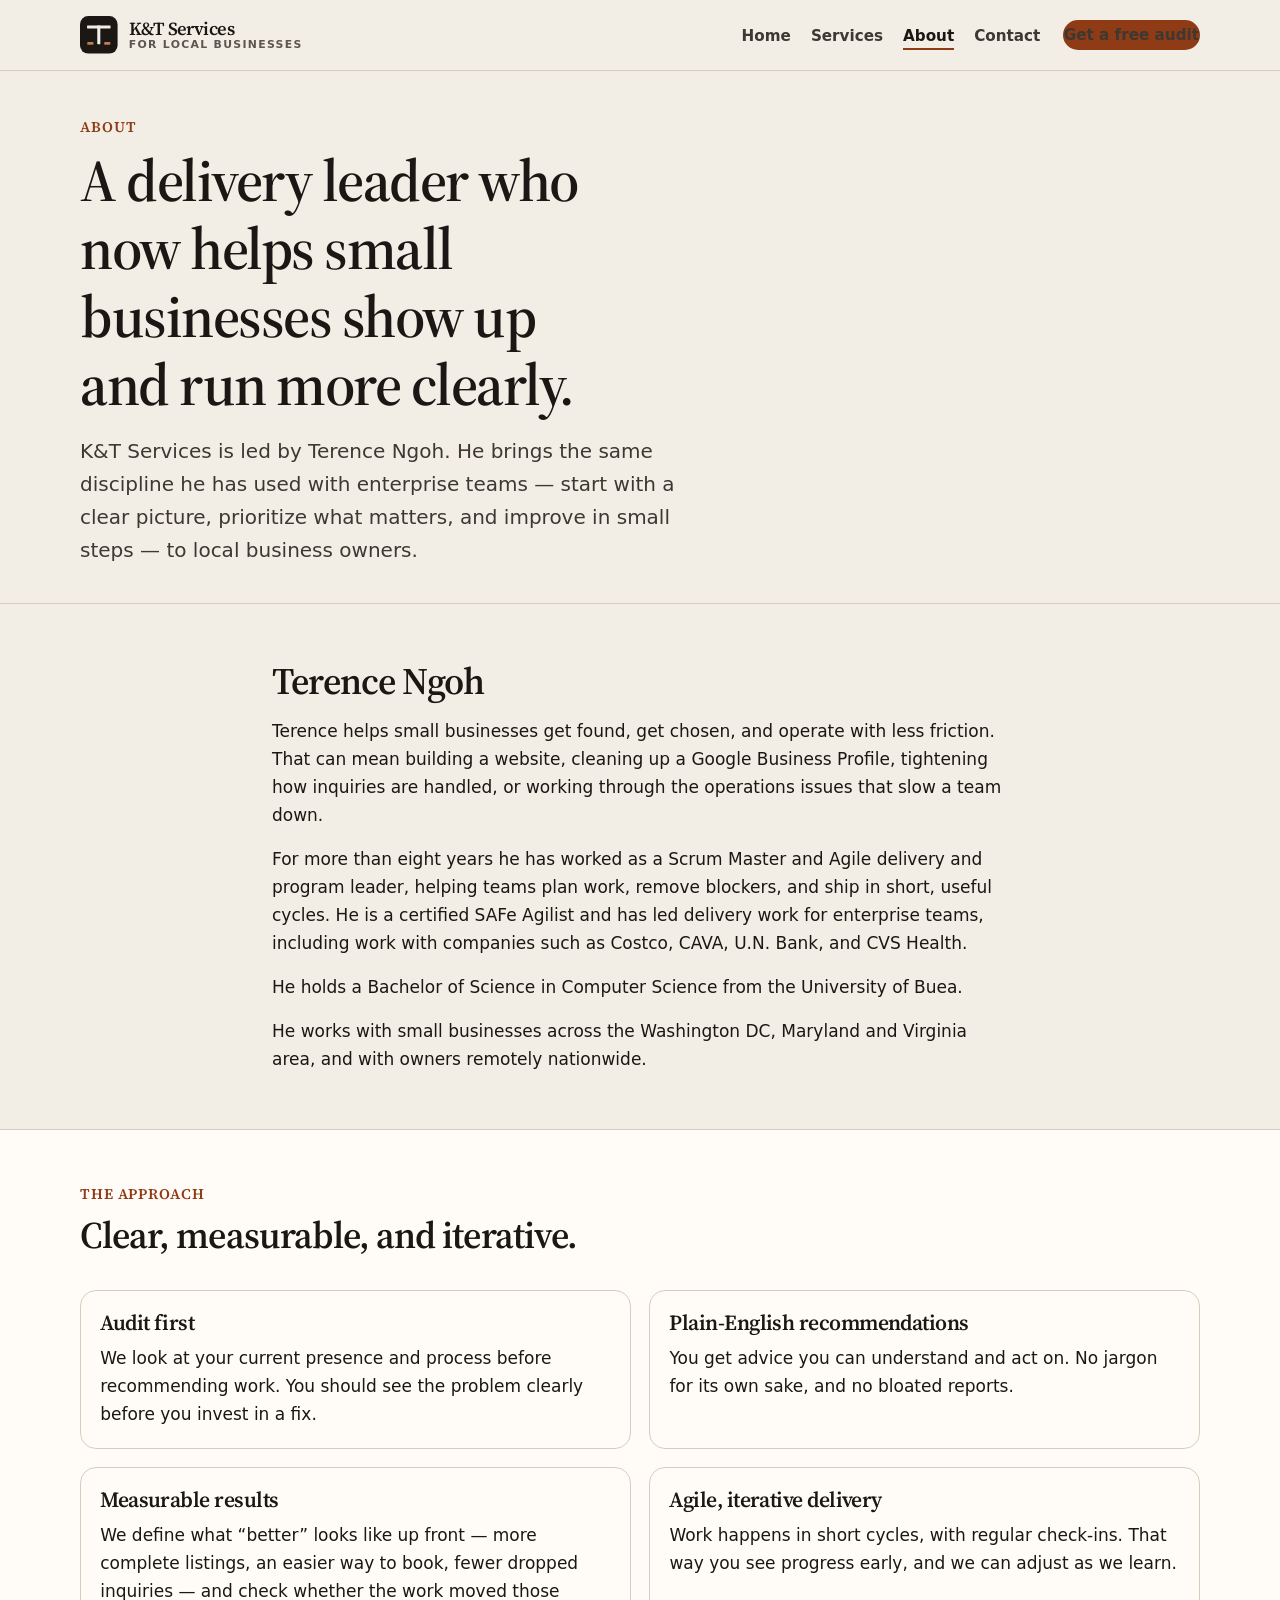
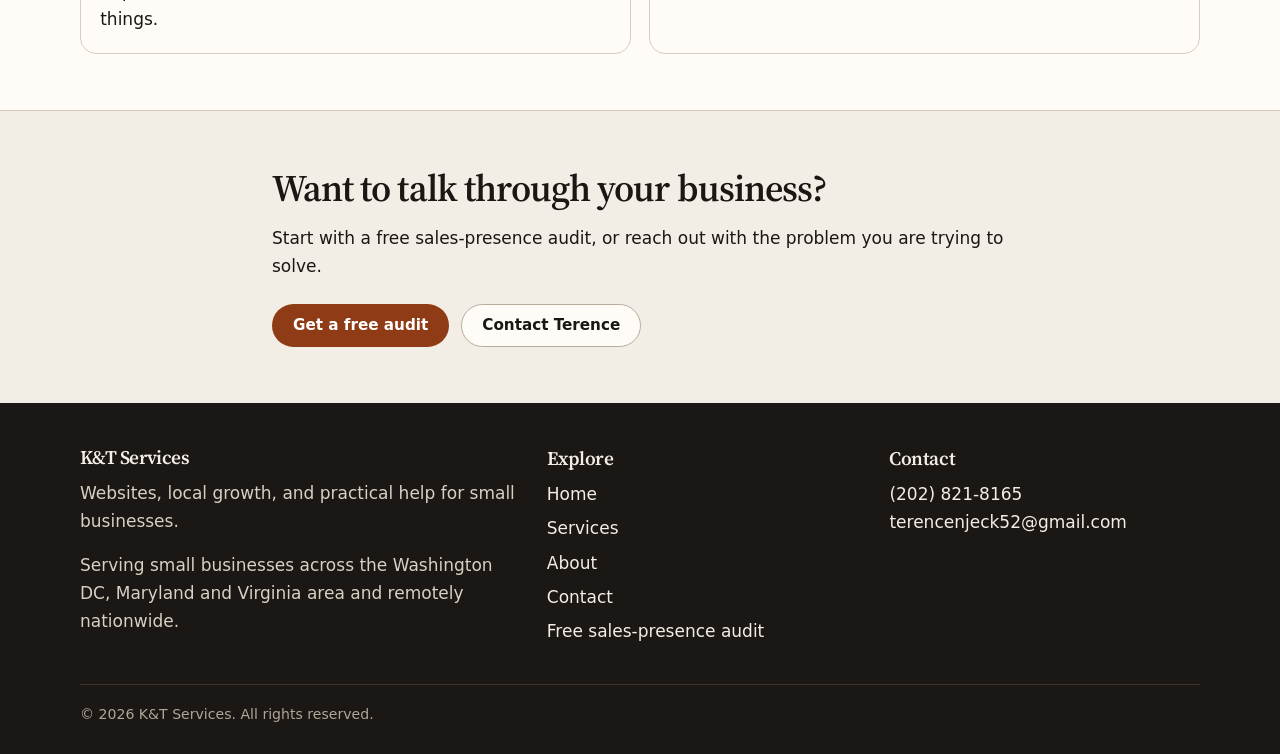
==== about.html @ e3aad408 "Publish the K&T Services static site. Add the multi-page site at the repository root and point the c" ====
<!DOCTYPE html>
<html lang="en">
<head>
  <meta charset="utf-8">
  <meta name="viewport" content="width=device-width, initial-scale=1">
  <title>About Terence Ngoh | K&amp;T Services</title>
  <meta name="description" content="Meet Terence Ngoh, founder of K&amp;T Services. An audit-first, plain-English approach to websites, local growth, and small-business operations, shaped by 8+ years of Agile delivery leadership.">
  <meta name="theme-color" content="#f3eee5">
  <meta property="og:type" content="website">
  <meta property="og:site_name" content="K&amp;T Services">
  <meta property="og:title" content="About Terence Ngoh | K&amp;T Services">
  <meta property="og:description" content="Meet Terence Ngoh, founder of K&amp;T Services. An audit-first, plain-English approach to websites, local growth, and small-business operations, shaped by 8+ years of Agile delivery leadership.">
  <meta name="twitter:card" content="summary">
  <meta name="twitter:title" content="About Terence Ngoh | K&amp;T Services">
  <meta name="twitter:description" content="Meet Terence Ngoh, founder of K&amp;T Services. An audit-first, plain-English approach to websites, local growth, and small-business operations, shaped by 8+ years of Agile delivery leadership.">
  <link rel="icon" href="favicon.svg" type="image/svg+xml">
  <link rel="preconnect" href="https://fonts.googleapis.com">
  <link rel="preconnect" href="https://fonts.gstatic.com" crossorigin>
  <link href="https://fonts.googleapis.com/css2?family=Source+Serif+4:opsz,wght@8..60,500;8..60,600;8..60,700&display=swap" rel="stylesheet">
  <link rel="stylesheet" href="css/styles.css">
  
</head>
<body>
  <a class="skip-link" href="#main">Skip to content</a>
  <header class="site-header">
    <div class="header-inner">
      <a class="logo" href="index.html">
        <svg class="logo-mark" viewBox="0 0 32 32" aria-hidden="true" focusable="false">
  <rect width="32" height="32" rx="7" fill="#1a1714"/>
  <rect x="6" y="8" width="20" height="2.6" rx="0.4" fill="#f3eee5"/>
  <rect x="14.7" y="8" width="2.6" height="16" rx="0.4" fill="#f3eee5"/>
  <rect x="6.2" y="22.2" width="5.2" height="2.2" rx="0.4" fill="#c57a52"/>
  <rect x="20.6" y="22.2" width="5.2" height="2.2" rx="0.4" fill="#c57a52"/>
</svg>
        <span class="wordmark">K&amp;T Services<small>For local businesses</small></span>
      </a>
      <button class="nav-toggle" id="nav-toggle" type="button" aria-expanded="false" aria-controls="site-nav" aria-label="Open menu">
        <span class="nav-toggle-bars"></span>
      </button>
      <nav class="site-nav" id="site-nav" aria-label="Primary">
        <ul>
          <li><a href="index.html">Home</a></li>
          <li><a href="services.html">Services</a></li>
          <li><a href="about.html" aria-current="page">About</a></li>
          <li><a href="contact.html">Contact</a></li>
        </ul>
        <a class="btn header-cta" href="contact.html?service=audit">Get a free audit</a>
      </nav>
    </div>
  </header>
  <main id="main">
    <header class="page-hero">
      <div class="wrap">
        <p class="section-kicker">About</p>
        <h1>A delivery leader who now helps small businesses show up and run more clearly.</h1>
        <p class="lede">K&amp;T Services is led by Terence Ngoh. He brings the same discipline he has used with enterprise teams — start with a clear picture, prioritize what matters, and improve in small steps — to local business owners.</p>
      </div>
    </header>

    <section class="section" aria-labelledby="about-terence">
      <div class="wrap-narrow">
        <h2 id="about-terence">Terence Ngoh</h2>
        <p>Terence helps small businesses get found, get chosen, and operate with less friction. That can mean building a website, cleaning up a Google Business Profile, tightening how inquiries are handled, or working through the operations issues that slow a team down.</p>
        <p>For more than eight years he has worked as a Scrum Master and Agile delivery and program leader, helping teams plan work, remove blockers, and ship in short, useful cycles. He is a certified SAFe Agilist and has led delivery work for enterprise teams, including work with companies such as Costco, CAVA, U.N. Bank, and CVS Health.</p>
        <p>He holds a Bachelor of Science in Computer Science from the University of Buea.</p>
        <p>He works with small businesses across the Washington DC, Maryland and Virginia area, and with owners remotely nationwide.</p>
      </div>
    </section>

    <section class="section band" aria-labelledby="approach-heading">
      <div class="wrap">
        <div class="section-head">
          <p class="section-kicker">The approach</p>
          <h2 id="approach-heading">Clear, measurable, and iterative.</h2>
        </div>
        <div class="approach-grid">
          <article class="approach-item">
            <h3>Audit first</h3>
            <p>We look at your current presence and process before recommending work. You should see the problem clearly before you invest in a fix.</p>
          </article>
          <article class="approach-item">
            <h3>Plain-English recommendations</h3>
            <p>You get advice you can understand and act on. No jargon for its own sake, and no bloated reports.</p>
          </article>
          <article class="approach-item">
            <h3>Measurable results</h3>
            <p>We define what “better” looks like up front — more complete listings, an easier way to book, fewer dropped inquiries — and check whether the work moved those things.</p>
          </article>
          <article class="approach-item">
            <h3>Agile, iterative delivery</h3>
            <p>Work happens in short cycles, with regular check-ins. That way you see progress early, and we can adjust as we learn.</p>
          </article>
        </div>
      </div>
    </section>

    <section class="section" aria-labelledby="about-cta">
      <div class="wrap-narrow">
        <h2 id="about-cta">Want to talk through your business?</h2>
        <p>Start with a free sales-presence audit, or reach out with the problem you are trying to solve.</p>
        <div class="btn-row">
          <a class="btn btn-primary" href="contact.html?service=audit">Get a free audit</a>
          <a class="btn btn-secondary" href="contact.html">Contact Terence</a>
        </div>
      </div>
    </section>
  </main>
  <footer class="site-footer">
    <div class="wrap footer-grid">
      <div>
        <p class="wordmark">K&amp;T Services</p>
        <p>Websites, local growth, and practical help for small businesses.</p>
        <p>Serving small businesses across the Washington DC, Maryland and Virginia area and remotely nationwide.</p>
      </div>
      <nav class="footer-nav" aria-label="Footer">
        <h2>Explore</h2>
        <ul>
          <li><a href="index.html">Home</a></li>
          <li><a href="services.html">Services</a></li>
          <li><a href="about.html">About</a></li>
          <li><a href="contact.html">Contact</a></li>
          <li><a href="contact.html?service=audit">Free sales-presence audit</a></li>
        </ul>
      </nav>
      <div class="footer-contact">
        <h2>Contact</h2>
        <p><a href="tel:+12028218165">(202) 821-8165</a></p>
        <p><a href="mailto:terencenjeck52@gmail.com">terencenjeck52@gmail.com</a></p>
      </div>
    </div>
    <div class="wrap footer-meta">
      <p>&copy; <span data-year>2026</span> K&amp;T Services. All rights reserved.</p>
    </div>
  </footer>
  <script src="js/main.js" defer></script>
</body>
</html>
---- css/styles.css ----
/* K&T Services — shared styles */
:root {
  --ink: #1a1714;
  --ink-soft: #3d3832;
  --muted: #5c564e;
  --cream: #f3eee5;
  --paper: #fffcf7;
  --sand: #e7dfd2;
  --line: #d6cdbf;
  --accent: #8e3b16;
  --accent-hover: #6f2c10;
  --accent-soft: #f4e5d8;
  --forest: #2c4a45;
  --forest-soft: #dce7e4;
  --focus: #8e3b16;
  --danger: #8a1c1c;
  --shadow: 0 16px 40px rgba(26, 23, 20, 0.08);
  --shadow-soft: 0 8px 24px rgba(26, 23, 20, 0.06);
  --radius: 1rem;
  --radius-sm: 0.75rem;
  --header-h: 4.35rem;
  --max: 70rem;
  --narrow: 46rem;
  --font-serif: "Source Serif 4", Georgia, "Times New Roman", serif;
  --font-sans: "Segoe UI", system-ui, -apple-system, "Helvetica Neue", Helvetica, Arial, sans-serif;
  --space: 1.25rem;
}

*,
*::before,
*::after {
  box-sizing: border-box;
}

html {
  scroll-behavior: smooth;
}

html:focus-within {
  scroll-behavior: smooth;
}

body {
  margin: 0;
  background: var(--cream);
  color: var(--ink);
  font-family: var(--font-sans);
  font-size: 1.0625rem;
  line-height: 1.65;
  min-height: 100vh;
  display: flex;
  flex-direction: column;
}

img,
svg {
  max-width: 100%;
  display: block;
}

a {
  color: var(--accent);
  text-decoration-thickness: 1px;
  text-underline-offset: 0.18em;
}

a:hover {
  color: var(--accent-hover);
}

:focus-visible {
  outline: 2px solid var(--focus);
  outline-offset: 3px;
}

.skip-link {
  position: absolute;
  left: 1rem;
  top: -4rem;
  z-index: 200;
  background: var(--ink);
  color: var(--paper);
  padding: 0.6rem 1rem;
  border-radius: 0.4rem;
  text-decoration: none;
}

.skip-link:focus {
  top: 0.75rem;
}

h1,
h2,
h3,
h4,
.wordmark,
.step-num,
.hero-kicker,
.section-kicker {
  font-family: var(--font-serif);
  font-weight: 600;
  letter-spacing: -0.025em;
  line-height: 1.15;
  color: var(--ink);
}

h1 {
  font-size: clamp(2.15rem, 5.4vw, 3.7rem);
  margin: 0 0 1rem;
}

h2 {
  font-size: clamp(1.7rem, 3.2vw, 2.35rem);
  margin: 0 0 0.85rem;
}

h3 {
  font-size: 1.35rem;
  margin: 0 0 0.5rem;
}

p {
  margin: 0 0 1rem;
}

p:last-child {
  margin-bottom: 0;
}

.lede {
  font-size: clamp(1.1rem, 2vw, 1.25rem);
  color: var(--ink-soft);
  max-width: 40rem;
}

.muted {
  color: var(--muted);
}

.section-kicker,
.hero-kicker {
  display: block;
  font-size: 0.92rem;
  font-weight: 600;
  letter-spacing: 0.06em;
  text-transform: uppercase;
  color: var(--accent);
  margin-bottom: 0.7rem;
}

.wrap {
  width: min(calc(100% - 2rem), var(--max));
  margin-inline: auto;
}

.wrap-narrow {
  width: min(calc(100% - 2rem), var(--narrow));
  margin-inline: auto;
}

/* Header */
.site-header {
  position: sticky;
  top: 0;
  z-index: 100;
  background: color-mix(in srgb, var(--cream) 88%, transparent);
  backdrop-filter: blur(14px);
  -webkit-backdrop-filter: blur(14px);
  border-bottom: 1px solid var(--line);
}

.header-inner {
  width: min(calc(100% - 2rem), var(--max));
  margin-inline: auto;
  min-height: var(--header-h);
  display: flex;
  align-items: center;
  justify-content: space-between;
  gap: 1rem;
}

.logo {
  display: flex;
  align-items: center;
  gap: 0.7rem;
  text-decoration: none;
  color: var(--ink);
  flex-shrink: 0;
}

.logo:hover {
  color: var(--ink);
}

.logo-mark {
  width: 2.35rem;
  height: 2.35rem;
  flex-shrink: 0;
}

.wordmark {
  font-size: 1.15rem;
  letter-spacing: -0.03em;
  font-weight: 600;
  line-height: 1.1;
}

.wordmark small {
  display: block;
  font-family: var(--font-sans);
  font-size: 0.68rem;
  font-weight: 600;
  letter-spacing: 0.12em;
  text-transform: uppercase;
  color: var(--muted);
}

.nav-toggle {
  display: none;
  width: 2.75rem;
  height: 2.75rem;
  border: 1px solid var(--line);
  background: var(--paper);
  border-radius: 0.55rem;
  cursor: pointer;
  align-items: center;
  justify-content: center;
  padding: 0;
}

.nav-toggle-bars {
  display: block;
  width: 1.15rem;
  height: 2px;
  background: var(--ink);
  position: relative;
  border: 0;
}

.nav-toggle-bars::before,
.nav-toggle-bars::after {
  content: "";
  position: absolute;
  left: 0;
  width: 1.15rem;
  height: 2px;
  background: var(--ink);
}

.nav-toggle-bars::before {
  top: -6px;
}

.nav-toggle-bars::after {
  top: 6px;
}

.nav-toggle[aria-expanded="true"] .nav-toggle-bars {
  background: transparent;
}

.nav-toggle[aria-expanded="true"] .nav-toggle-bars::before {
  top: 0;
  transform: rotate(45deg);
}

.nav-toggle[aria-expanded="true"] .nav-toggle-bars::after {
  top: 0;
  transform: rotate(-45deg);
}

.site-nav {
  display: flex;
  align-items: center;
  gap: 0.35rem 1.4rem;
}

.site-nav ul {
  display: flex;
  gap: 0.2rem 1.25rem;
  list-style: none;
  margin: 0;
  padding: 0;
}

.site-nav a {
  color: var(--ink-soft);
  text-decoration: none;
  font-weight: 600;
  font-size: 0.95rem;
  padding: 0.3rem 0;
}

.site-nav a:hover,
.site-nav a[aria-current="page"] {
  color: var(--ink);
}

.site-nav a[aria-current="page"] {
  box-shadow: inset 0 -2px 0 var(--accent);
}

.btn {
  display: inline-flex;
  align-items: center;
  justify-content: center;
  gap: 0.45rem;
  border: 1px solid transparent;
  border-radius: 999px;
  padding: 0.72rem 1.25rem;
  font: inherit;
  font-size: 0.95rem;
  font-weight: 650;
  line-height: 1.2;
  text-decoration: none;
  cursor: pointer;
  transition: background-color 0.15s ease, color 0.15s ease, border-color 0.15s ease, transform 0.15s ease;
}

.btn:hover {
  text-decoration: none;
}

.btn-primary,
.header-cta {
  background: var(--accent);
  color: #fff;
}

.btn-primary:hover,
.header-cta:hover {
  background: var(--accent-hover);
  color: #fff;
}

.btn-secondary {
  background: var(--paper);
  color: var(--ink);
  border-color: #b6ac9e;
}

.btn-secondary:hover {
  background: #fff;
  color: var(--ink);
  border-color: var(--ink);
}

.btn-ghost {
  background: transparent;
  color: #f3eee5;
  border-color: #9a9186;
}

.btn-ghost:hover {
  background: rgba(255, 252, 247, 0.1);
  color: #fff;
  border-color: #f3eee5;
}

.btn-light {
  background: var(--paper);
  color: var(--ink);
}

.btn-light:hover {
  background: #fff;
  color: var(--ink);
}

.btn-row {
  display: flex;
  flex-wrap: wrap;
  gap: 0.75rem;
  margin-top: 1.5rem;
}

/* Hero and page headers */
main {
  flex: 1;
}

.hero {
  padding: 3.25rem 0 3.5rem;
}

.hero-grid {
  display: grid;
  grid-template-columns: minmax(0, 1.15fr) minmax(0, 0.85fr);
  gap: 2.5rem;
  align-items: center;
}

.hero-art {
  background: var(--paper);
  border: 1px solid var(--line);
  border-radius: calc(var(--radius) + 0.25rem);
  padding: 1.25rem 1.1rem 1rem;
  box-shadow: var(--shadow);
}

.hero-art svg {
  width: 100%;
  height: auto;
}

.page-hero {
  padding: 3rem 0 2.25rem;
  border-bottom: 1px solid var(--line);
}

.page-hero h1 {
  max-width: 18ch;
}

/* Sections */
.section {
  padding: 3.5rem 0;
}

.section-head {
  max-width: 40rem;
  margin-bottom: 2rem;
}

.band {
  background: var(--paper);
  border-block: 1px solid var(--line);
}

.band-ink {
  background: var(--ink);
  color: #f3eee5;
  border: 0;
  padding-bottom: 4rem;
}

.band-ink h2,
.band-ink .section-kicker {
  color: #f3eee5;
}

.band-ink .section-kicker {
  color: #e8b89a;
}

.band-ink .muted,
.band-ink p {
  color: #d9d0c3;
}

/* Cards and grids */
.card-grid {
  display: grid;
  grid-template-columns: repeat(3, minmax(0, 1fr));
  gap: 1.15rem;
}

.card {
  background: var(--paper);
  border: 1px solid var(--line);
  border-radius: var(--radius);
  padding: 1.4rem 1.3rem 1.35rem;
  box-shadow: var(--shadow-soft);
  height: 100%;
  display: flex;
  flex-direction: column;
}

.band .card {
  background: var(--cream);
}

.card-icon {
  width: 2.75rem;
  height: 2.75rem;
  margin-bottom: 1rem;
  color: var(--accent);
}

.card a.card-link {
  margin-top: auto;
  padding-top: 1rem;
  font-weight: 650;
  color: var(--accent);
  text-decoration: none;
}

.card a.card-link:hover {
  color: var(--accent-hover);
  text-decoration: underline;
}

.steps {
  display: grid;
  grid-template-columns: repeat(3, minmax(0, 1fr));
  gap: 1.15rem;
  counter-reset: step;
}

.step {
  padding: 0.25rem 0.15rem 0.5rem;
}

.step-num {
  display: block;
  font-size: 2rem;
  color: var(--accent);
  margin-bottom: 0.5rem;
}

.cite {
  font-size: 0.95rem;
  color: var(--muted);
  border-left: 3px solid var(--sand);
  padding-left: 1rem;
  margin: 1.25rem 0 0;
}

.cite a {
  color: inherit;
}

/* Service detail blocks */
.service-block {
  display: grid;
  grid-template-columns: minmax(0, 0.9fr) minmax(0, 1.1fr);
  gap: 2rem;
  padding: 2.5rem 0;
  border-top: 1px solid var(--line);
  align-items: start;
}

.service-block:first-of-type {
  border-top: 0;
  padding-top: 0;
}

.include-list,
.check-list {
  list-style: none;
  margin: 0 0 1.25rem;
  padding: 0;
}

.include-list li,
.check-list li {
  position: relative;
  padding-left: 1.45rem;
  margin: 0 0 0.55rem;
}

.include-list li::before,
.check-list li::before {
  content: "";
  position: absolute;
  left: 0;
  top: 0.55rem;
  width: 0.55rem;
  height: 0.55rem;
  border-radius: 50%;
  background: var(--accent);
}

.who-for {
  background: var(--accent-soft);
  border-radius: var(--radius-sm);
  padding: 1rem 1.1rem;
}

.who-for strong {
  display: block;
  margin-bottom: 0.25rem;
}

/* About */
.approach-grid {
  display: grid;
  grid-template-columns: repeat(2, minmax(0, 1fr));
  gap: 1.15rem;
}

.approach-item {
  background: var(--paper);
  border: 1px solid var(--line);
  border-radius: var(--radius);
  padding: 1.25rem 1.2rem;
}

/* Contact */
.contact-grid {
  display: grid;
  grid-template-columns: minmax(0, 0.85fr) minmax(0, 1.15fr);
  gap: 2rem;
  align-items: start;
}

.contact-details {
  background: var(--paper);
  border: 1px solid var(--line);
  border-radius: var(--radius);
  padding: 1.4rem 1.3rem;
}

.contact-details dl {
  margin: 0;
}

.contact-details dt {
  font-size: 0.78rem;
  font-weight: 700;
  letter-spacing: 0.08em;
  text-transform: uppercase;
  color: var(--muted);
  margin: 1rem 0 0.2rem;
}

.contact-details dt:first-child {
  margin-top: 0;
}

.contact-details dd {
  margin: 0;
}

.contact-details a {
  color: var(--ink);
  font-weight: 650;
  text-decoration: none;
}

.contact-details a:hover {
  color: var(--accent);
  text-decoration: underline;
}

.form-card {
  background: var(--paper);
  border: 1px solid var(--line);
  border-radius: var(--radius);
  padding: 1.5rem 1.35rem 1.4rem;
  box-shadow: var(--shadow-soft);
}

.form-row {
  margin-bottom: 1rem;
}

.form-row label,
.form-row .label {
  display: block;
  font-weight: 650;
  font-size: 0.92rem;
  margin-bottom: 0.35rem;
}

.req {
  color: var(--accent);
}

input[type="text"],
input[type="email"],
input[type="tel"],
select,
textarea {
  width: 100%;
  font: inherit;
  color: var(--ink);
  background: var(--cream);
  border: 1px solid var(--line);
  border-radius: 0.65rem;
  padding: 0.7rem 0.8rem;
}

input:hover,
select:hover,
textarea:hover {
  border-color: #c4b9a8;
}

input:focus,
select:focus,
textarea:focus {
  outline: 2px solid var(--focus);
  outline-offset: 1px;
  border-color: var(--accent);
  background: #fff;
}

textarea {
  min-height: 8.5rem;
  resize: vertical;
}

.honeypot {
  position: absolute;
  left: -10000px;
  width: 1px;
  height: 1px;
  overflow: hidden;
}

.form-note {
  font-size: 0.9rem;
  color: var(--muted);
  margin: 0.85rem 0 0;
}

.form-status[hidden] {
  display: none;
}

.form-status {
  margin: 0 0 1rem;
  padding: 0.75rem 0.9rem;
  border-radius: 0.65rem;
  background: var(--forest-soft);
  color: var(--forest);
  font-weight: 600;
}

/* Thank-you */
.thanks {
  padding: 4.5rem 0 5rem;
  text-align: center;
}

.thanks h1 {
  max-width: none;
}

.thanks p {
  margin-inline: auto;
}

/* Footer */
.site-footer {
  background: var(--ink);
  color: #d9d0c3;
  padding: 2.75rem 0 1.75rem;
  margin-top: auto;
}

.footer-grid {
  display: grid;
  grid-template-columns: 1.4fr 1fr 1fr;
  gap: 2rem;
}

.site-footer .wordmark,
.site-footer h2 {
  color: #f3eee5;
  font-size: 1.2rem;
  margin: 0 0 0.65rem;
}

.site-footer a {
  color: #f3eee5;
  text-decoration: none;
}

.site-footer a:hover {
  color: #e8b89a;
  text-decoration: underline;
}

.footer-nav ul,
.footer-contact p {
  list-style: none;
  margin: 0;
  padding: 0;
}

.footer-nav li {
  margin: 0 0 0.4rem;
}

.footer-meta {
  margin-top: 2rem;
  padding-top: 1.15rem;
  border-top: 1px solid #3a342e;
  font-size: 0.88rem;
  color: #b0a698;
}

/* Utilities */
.visually-hidden {
  position: absolute;
  width: 1px;
  height: 1px;
  padding: 0;
  margin: -1px;
  overflow: hidden;
  clip: rect(0, 0, 0, 0);
  white-space: nowrap;
  border: 0;
}

/* Responsive */
@media (max-width: 900px) {
  .hero-grid,
  .card-grid,
  .steps,
  .service-block,
  .contact-grid,
  .approach-grid,
  .footer-grid {
    grid-template-columns: 1fr;
  }

  .hero {
    padding-top: 2.25rem;
  }

  .hero-art {
    order: -1;
    max-width: 28rem;
  }

  .service-block {
    gap: 1.15rem;
    padding: 2rem 0;
  }
}

@media (max-width: 760px) {
  .nav-toggle {
    display: inline-flex;
    margin-left: auto;
  }

  .header-inner {
    flex-wrap: wrap;
  }

  .site-nav {
    display: none;
    flex-basis: 100%;
    flex-direction: column;
    align-items: stretch;
    gap: 0.75rem;
    padding: 0.25rem 0 1rem;
  }

  .site-nav.is-open {
    display: flex;
  }

  .site-nav ul {
    flex-direction: column;
    gap: 0;
  }

  .site-nav a {
    display: block;
    padding: 0.65rem 0;
    border-bottom: 1px solid var(--line);
  }

  .header-cta {
    width: 100%;
  }

  .wordmark small {
    display: none;
  }
}

@media (prefers-reduced-motion: reduce) {
  html {
    scroll-behavior: auto;
  }

  .btn,
  .nav-toggle-bars,
  .nav-toggle-bars::before,
  .nav-toggle-bars::after {
    transition: none;
  }
}

@media (prefers-contrast: more) {
  .card,
  .form-card,
  .hero-art,
  .contact-details,
  .approach-item {
    border-color: var(--ink);
  }
}
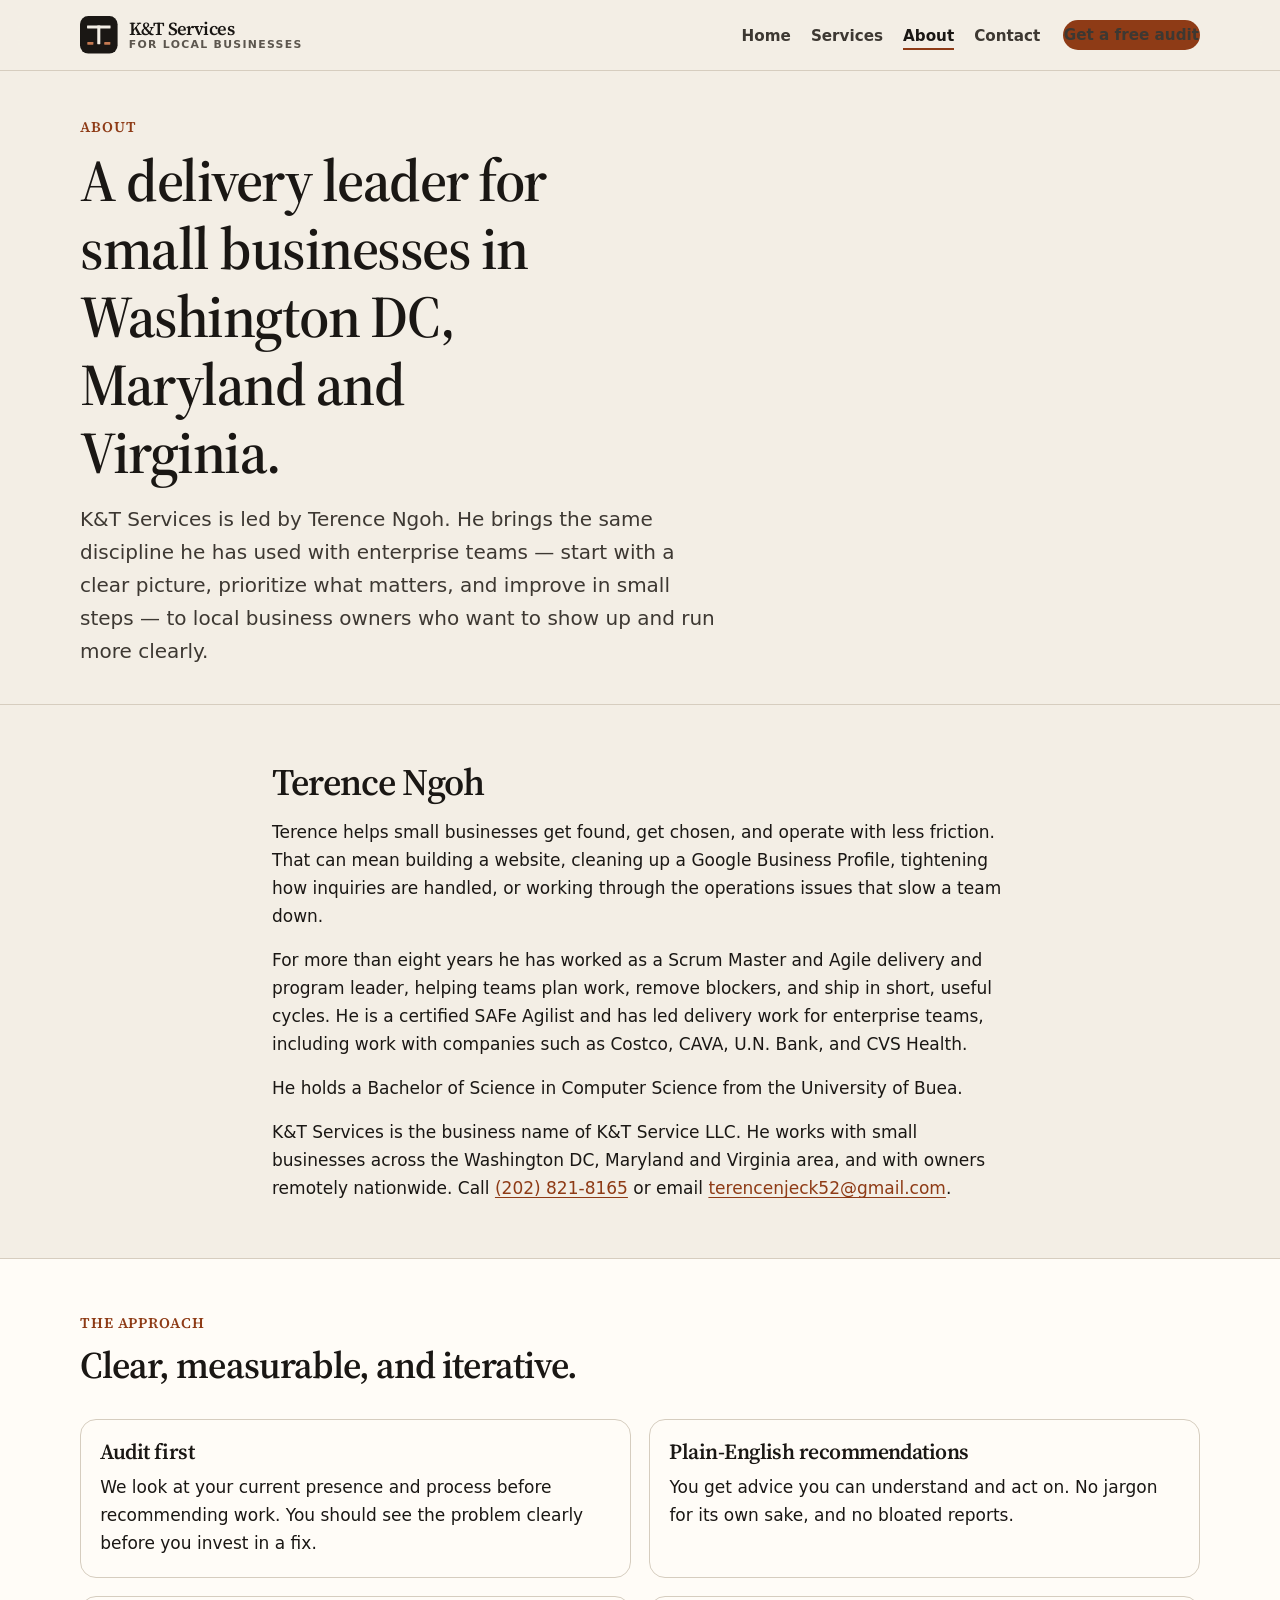
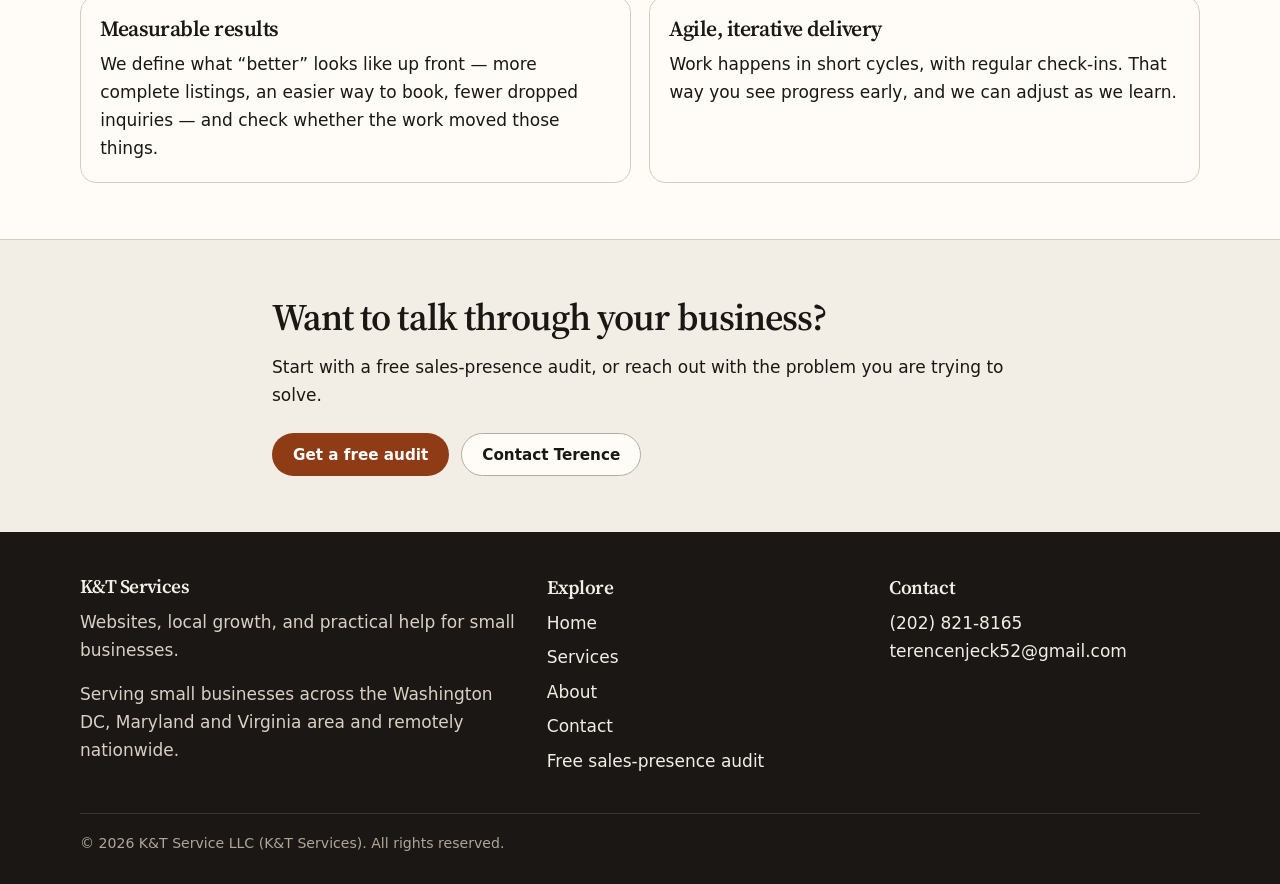
==== commit 7eab8d33: "Improve local SEO for K&T Services. Use the service area, phone, and email already on the site in ti" ====
--- a/about.html
+++ b/about.html
@@ -3,22 +3,133 @@
 <head>
   <meta charset="utf-8">
   <meta name="viewport" content="width=device-width, initial-scale=1">
-  <title>About Terence Ngoh | K&amp;T Services</title>
-  <meta name="description" content="Meet Terence Ngoh, founder of K&amp;T Services. An audit-first, plain-English approach to websites, local growth, and small-business operations, shaped by 8+ years of Agile delivery leadership.">
+  <title>About Terence Ngoh | K&amp;T Services in DC, Maryland &amp; Virginia</title>
+  <meta name="description" content="Terence Ngoh leads K&amp;T Services (K&amp;T Service LLC) and helps Washington DC, Maryland and Virginia businesses with websites, local visibility, and operations.">
+  <link rel="canonical" href="https://terencengoh.github.io/k-and-t-services/about.html">
   <meta name="theme-color" content="#f3eee5">
   <meta property="og:type" content="website">
   <meta property="og:site_name" content="K&amp;T Services">
-  <meta property="og:title" content="About Terence Ngoh | K&amp;T Services">
-  <meta property="og:description" content="Meet Terence Ngoh, founder of K&amp;T Services. An audit-first, plain-English approach to websites, local growth, and small-business operations, shaped by 8+ years of Agile delivery leadership.">
+  <meta property="og:url" content="https://terencengoh.github.io/k-and-t-services/about.html">
+  <meta property="og:locale" content="en_US">
+  <meta property="og:title" content="About Terence Ngoh | K&amp;T Services in DC, Maryland &amp; Virginia">
+  <meta property="og:description" content="Terence Ngoh leads K&amp;T Services (K&amp;T Service LLC) and helps Washington DC, Maryland and Virginia businesses with websites, local visibility, and operations.">
   <meta name="twitter:card" content="summary">
-  <meta name="twitter:title" content="About Terence Ngoh | K&amp;T Services">
-  <meta name="twitter:description" content="Meet Terence Ngoh, founder of K&amp;T Services. An audit-first, plain-English approach to websites, local growth, and small-business operations, shaped by 8+ years of Agile delivery leadership.">
+  <meta name="twitter:title" content="About Terence Ngoh | K&amp;T Services in DC, Maryland &amp; Virginia">
+  <meta name="twitter:description" content="Terence Ngoh leads K&amp;T Services (K&amp;T Service LLC) and helps Washington DC, Maryland and Virginia businesses with websites, local visibility, and operations.">
   <link rel="icon" href="favicon.svg" type="image/svg+xml">
   <link rel="preconnect" href="https://fonts.googleapis.com">
   <link rel="preconnect" href="https://fonts.gstatic.com" crossorigin>
   <link href="https://fonts.googleapis.com/css2?family=Source+Serif+4:opsz,wght@8..60,500;8..60,600;8..60,700&display=swap" rel="stylesheet">
   <link rel="stylesheet" href="css/styles.css">
-  
+  <script type="application/ld+json">
+{
+  "@context": "https://schema.org",
+  "@graph": [
+    {
+      "@type": "ProfessionalService",
+      "@id": "https://terencengoh.github.io/k-and-t-services/#business",
+      "name": "K&T Services",
+      "legalName": "K&T Service LLC",
+      "url": "https://terencengoh.github.io/k-and-t-services/",
+      "description": "K&T Services builds websites, strengthens local visibility, and helps small businesses with sales and operations. Serving small businesses across the Washington DC, Maryland and Virginia area and remotely nationwide.",
+      "telephone": "+1-202-821-8165",
+      "email": "terencenjeck52@gmail.com",
+      "logo": {
+        "@type": "ImageObject",
+        "url": "https://terencengoh.github.io/k-and-t-services/favicon.svg"
+      },
+      "founder": {
+        "@type": "Person",
+        "name": "Terence Ngoh",
+        "url": "https://terencengoh.github.io/k-and-t-services/about.html"
+      },
+      "areaServed": [
+        {
+          "@type": "City",
+          "name": "Washington, DC"
+        },
+        {
+          "@type": "State",
+          "name": "Maryland"
+        },
+        {
+          "@type": "State",
+          "name": "Virginia"
+        },
+        {
+          "@type": "Country",
+          "name": "United States"
+        }
+      ],
+      "hasOfferCatalog": {
+        "@type": "OfferCatalog",
+        "name": "Small-business services",
+        "itemListElement": [
+          {
+            "@type": "Offer",
+            "itemOffered": {
+              "@type": "Service",
+              "name": "Website building",
+              "description": "A clear, mobile-friendly website that explains what a business does, builds trust, and makes it easy to call, book, or inquire.",
+              "url": "https://terencengoh.github.io/k-and-t-services/services.html#websites"
+            }
+          },
+          {
+            "@type": "Offer",
+            "itemOffered": {
+              "@type": "Service",
+              "name": "Local business growth",
+              "description": "Google Business Profile, reviews, local search, consistent listings, social presence, and online booking so nearby customers can find and choose a business.",
+              "url": "https://terencengoh.github.io/k-and-t-services/services.html#local-growth"
+            }
+          },
+          {
+            "@type": "Offer",
+            "itemOffered": {
+              "@type": "Service",
+              "name": "Sales and operations help",
+              "description": "Practical fixes for messy intake, unclear offers, broken follow-up, and day-to-day processes that slow a small business down or leak sales.",
+              "url": "https://terencengoh.github.io/k-and-t-services/services.html#problem-solving"
+            }
+          },
+          {
+            "@type": "Offer",
+            "itemOffered": {
+              "@type": "Service",
+              "name": "Free sales-presence audit",
+              "description": "A review of how a business shows up online, with straightforward recommendations the owner can act on.",
+              "url": "https://terencengoh.github.io/k-and-t-services/contact.html"
+            }
+          }
+        ]
+      },
+      "contactPoint": {
+        "@type": "ContactPoint",
+        "telephone": "+1-202-821-8165",
+        "email": "terencenjeck52@gmail.com",
+        "contactType": "customer support",
+        "areaServed": [
+          "Washington, DC",
+          "Maryland",
+          "Virginia",
+          "United States"
+        ],
+        "availableLanguage": "English"
+      }
+    },
+    {
+      "@type": "WebSite",
+      "@id": "https://terencengoh.github.io/k-and-t-services/#website",
+      "url": "https://terencengoh.github.io/k-and-t-services/",
+      "name": "K&T Services",
+      "publisher": {
+        "@id": "https://terencengoh.github.io/k-and-t-services/#business"
+      },
+      "inLanguage": "en"
+    }
+  ]
+}
+  </script>
 </head>
 <body>
   <a class="skip-link" href="#main">Skip to content</a>
@@ -52,8 +163,8 @@
     <header class="page-hero">
       <div class="wrap">
         <p class="section-kicker">About</p>
-        <h1>A delivery leader who now helps small businesses show up and run more clearly.</h1>
-        <p class="lede">K&amp;T Services is led by Terence Ngoh. He brings the same discipline he has used with enterprise teams — start with a clear picture, prioritize what matters, and improve in small steps — to local business owners.</p>
+        <h1>A delivery leader for small businesses in Washington DC, Maryland and Virginia.</h1>
+        <p class="lede">K&amp;T Services is led by Terence Ngoh. He brings the same discipline he has used with enterprise teams — start with a clear picture, prioritize what matters, and improve in small steps — to local business owners who want to show up and run more clearly.</p>
       </div>
     </header>
 
@@ -63,7 +174,7 @@
         <p>Terence helps small businesses get found, get chosen, and operate with less friction. That can mean building a website, cleaning up a Google Business Profile, tightening how inquiries are handled, or working through the operations issues that slow a team down.</p>
         <p>For more than eight years he has worked as a Scrum Master and Agile delivery and program leader, helping teams plan work, remove blockers, and ship in short, useful cycles. He is a certified SAFe Agilist and has led delivery work for enterprise teams, including work with companies such as Costco, CAVA, U.N. Bank, and CVS Health.</p>
         <p>He holds a Bachelor of Science in Computer Science from the University of Buea.</p>
-        <p>He works with small businesses across the Washington DC, Maryland and Virginia area, and with owners remotely nationwide.</p>
+        <p>K&amp;T Services is the business name of K&amp;T Service LLC. He works with small businesses across the Washington DC, Maryland and Virginia area, and with owners remotely nationwide. Call <a href="tel:+12028218165">(202) 821-8165</a> or email <a href="mailto:terencenjeck52@gmail.com">terencenjeck52@gmail.com</a>.</p>
       </div>
     </section>
 
@@ -129,7 +240,7 @@
       </div>
     </div>
     <div class="wrap footer-meta">
-      <p>&copy; <span data-year>2026</span> K&amp;T Services. All rights reserved.</p>
+      <p>&copy; <span data-year>2026</span> K&amp;T Service LLC (K&amp;T Services). All rights reserved.</p>
     </div>
   </footer>
   <script src="js/main.js" defer></script>
